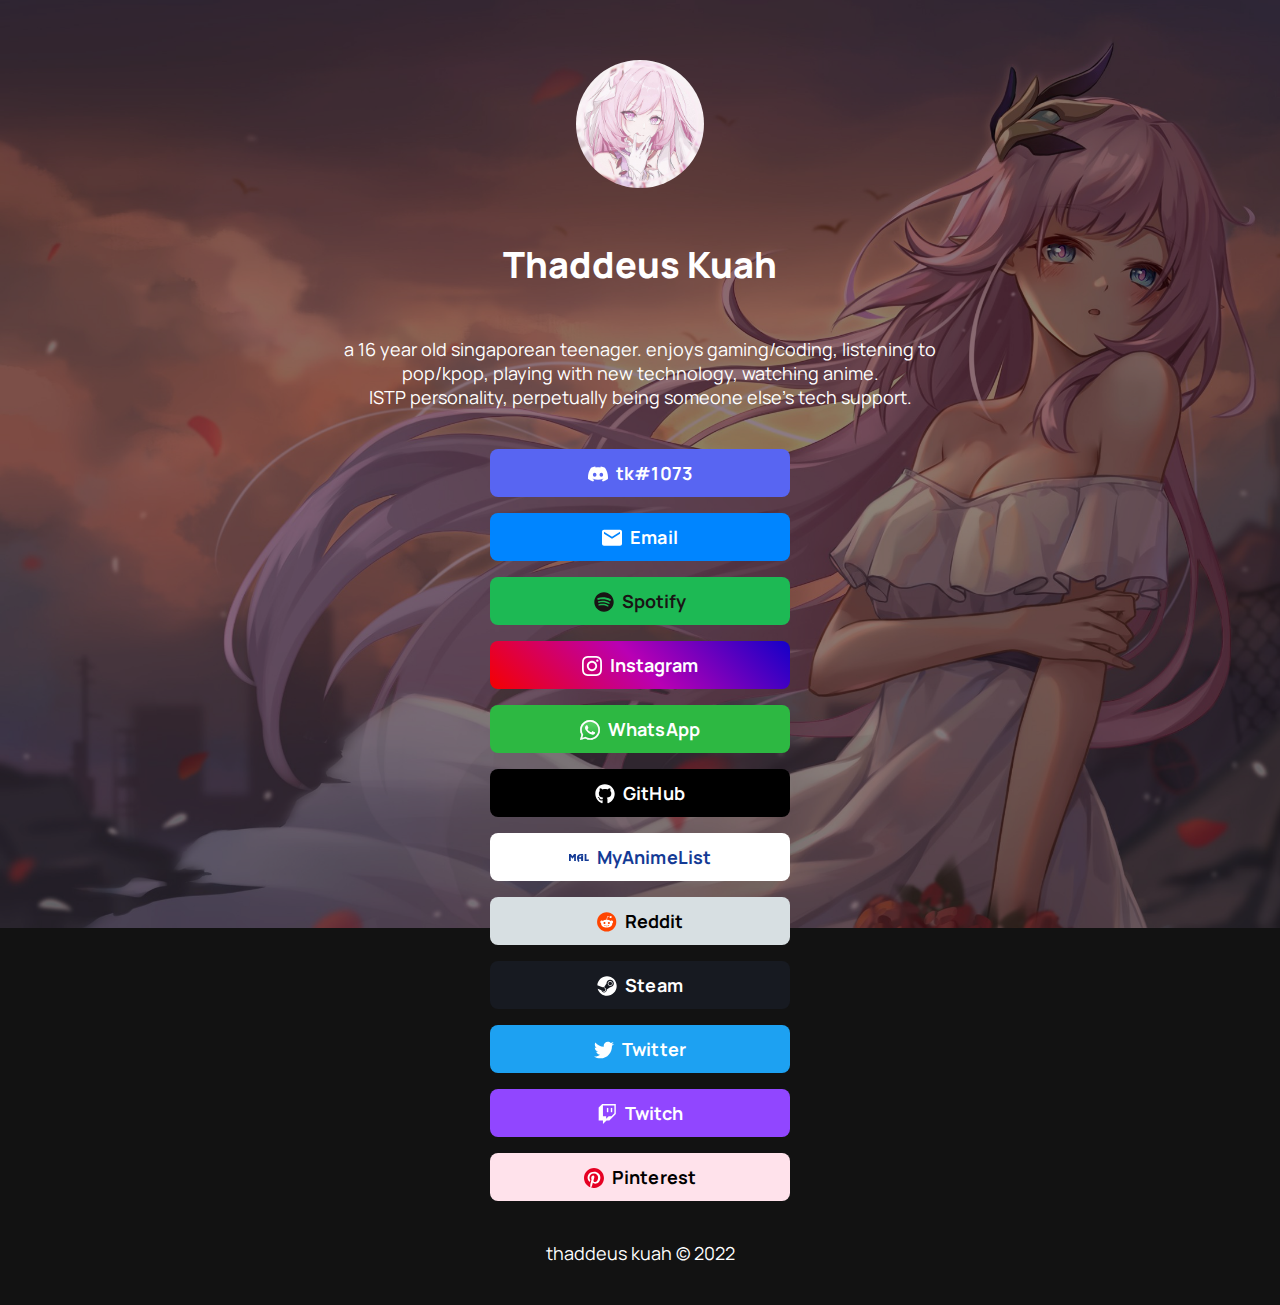
==== index.html @ c348a481 "Adding to GitHub" ====
<!DOCTYPE html>
<html lang="en">
    <head>
        <!-- Page information -->
        <meta charset="UTF-8">
        <title>Thaddeus Kuah</title>
        <meta name="description" content="a 16 year old singaporean teenager. enjoys gaming/coding, listening to pop/kpop, playing with new technology, watching anime. ISTP personality, perpetually being someone else's tech support.">
        <meta name="author" content="thaddeus kuah">
        <!-- Mobile specific -->
        <meta name="viewport" content="width=device-width, initial-scale=1">
        <!-- Font -->
        <link href="https://fonts.googleapis.com/css?family=Manrope:400,600,700,800&display=swap" rel="stylesheet">
        <!-- CSS -->
        <link rel="stylesheet" href="css/styles.css">
        <link rel="stylesheet" href="css/normalize.css">
        <link rel="stylesheet" href="css/brands.css">
        <!-- Favicon -->
        <link rel="icon" type="image/png" href="assets/favicon.png">
    </head>
    <body>
        <div class="container">
            <div class="row">
                <div class="column" style="margin-top: 10%">
                    <!-- Avatar -->
                    <img src="assets/avatar.jpg" class="avatar" alt="profile picture">
                    <h1>Thaddeus Kuah</h1>
                    <p>
                        a 16 year old singaporean teenager. enjoys gaming/coding, listening to pop/kpop, playing with new technology, watching anime.<br>
                        ISTP personality, perpetually being someone else's tech support.
                    </p>
                    <!-- Links -->
                    <a class="button button-discord" href="https://discord.gg/8ZxsPYwgJ9" target="_blank" rel="noopener">
                        <img class="icon" src="assets/icons/discord.svg" alt="Discord Logo">tk#1073
                    </a>
                    <br>
                    <a class="button button-default" href="mailto:tk@tkkr.one" target="_blank" rel="noopener">
                        <img class="icon" src="assets/icons/email.svg" alt="Email Logo">Email
                    </a>
                    <br>
                    <a class="button button-spotify" href="https://open.spotify.com/user/thaddeuskuah" target="_blank" rel="noopener">
                        <img class="icon" src="assets/icons/spotify.svg" alt="Spotify Logo">Spotify
                    </a>
                    <br>
                    <a class="button button-instagram" href="https://www.instagram.com/tk.kr_/" target="_blank" rel="noopener">
                        <img class="icon" src="assets/icons/instagram.svg" alt="Instagram Logo">Instagram
                    </a>
                    <br>
                    <a class="button button-whatsapp" href="https://wa.me/6588898690" target="_blank" rel="noopener">
                        <img class="icon" src="assets/icons/whatsapp.svg" alt="WhatsApp Logo">WhatsApp
                    </a>
                    <br>
                    <a class="button button-github" href="https://github.com/thaddeuskkr" target="_blank" rel="noopener">
                        <img class="icon" src="assets/icons/github.svg" alt="GitHub Logo">GitHub
                    </a>
                    <br>
                    <a class="button button-myAnimeList" href="https://myanimelist.net/animelist/tkkr" target="_blank" rel="noopener">
                        <img class="icon" src="assets/icons/myanimelist.svg" alt="MyAnimeList Logo">MyAnimeList
                    </a>
                    <br>
                    <a class="button button-reddit" href="https://www.reddit.com/user/ThaddeusKKR" target="_blank" rel="noopener">
                        <img class="icon" src="assets/icons/reddit.svg" alt="Reddit Logo">Reddit
                    </a>
                    <br>
                    <a class="button button-steam" href="https://steamcommunity.com/id/thaddeuskkr/" target="_blank" rel="noopener">
                        <img class="icon" src="assets/icons/steam.svg" alt="Steam Logo">Steam
                    </a>
                    <br>
                    <a class="button button-twit" href="https://twitter.com/thaddeuskkr" target="_blank" rel="noopener">
                        <img class="icon" src="assets/icons/twitter.svg" alt="Twitter Logo">Twitter
                    </a>
                    <br>
                    <a class="button button-twitch" href="https://www.twitch.tv/thaddeuskkr" target="_blank" rel="noopener">
                        <img class="icon" src="assets/icons/twitch.svg" alt="Twitch Logo">Twitch
                    </a>
                    <br>
                    <a class="button button-pinterest" href="https://www.pinterest.com/thaddeuskkr/" target="_blank" rel="noopener">
                        <img class="icon" src="assets/icons/pinterest.svg" alt="Pinterest Logo">Pinterest
                    </a>
                    <br>
                    <br>
                    <!-- Footer -->
                    <p>thaddeus kuah © 2022</p>
                </div>
            </div>
        </div>
    </body>
</html>
---- css/styles.css ----
/* Table of contents
––––––––––––––––––––––––––––––––––––––––––––––––––
- Grid
- Base Styles
- Typography
- Links
- Code
- Spacing
- Utilities
*/

/* Grid
–––––––––––––––––––––––––––––––––––––––––––––––––– */
.container {
    position: relative;
    width: 100%;
    max-width: 600px;
    text-align: center;
    margin: 0 auto;
    padding: 0 20px;
    box-sizing: border-box;
  }
  .container-left {
    position: relative;
    width: 100%;
    max-width: 600px;
    text-align: left;
    margin: 0 auto;
    padding: 0 20px;
    box-sizing: border-box;
  }
  .column {
    position: center;
    width: 100%;
    float: center;
    box-sizing: border-box;
  }
  
  /* For devices larger than 400px */
  @media (min-width: 400px) {
    .container {
      width: 85%;
      padding: 0;
    }
  }
  
  /* For devices larger than 550px */
  @media (min-width: 550px) {
    .container {
      width: 80%;
    }
    .column,
    .columns {
      margin-left: 0;
    }
    .column:first-child,
    .columns:first-child {
      margin-left: 0;
    }
  }
  
  /* Base Styles
  –––––––––––––––––––––––––––––––––––––––––––––––––– */
  /* NOTE
  html is set to 62.5% so that all the REM measurements throughout Skeleton
  are based on 10px sizing. So basically 1.5rem = 15px :) */
  
  html {
    font-size: 100%;
    background: url(/assets/background.png) no-repeat center center fixed;
    -webkit-background-size: cover;
    -moz-background-size: cover;
    -o-background-size: cover;
    background-size: cover;
    color-scheme: dark; /* options: "light" / "dark" / "light dark" (automatically switches based on browser theme) */
  }
  body {
    font-size: 18px;
    line-height: 24px;
    font-weight: 400;
    font-family: "Manrope", sans-serif;
  }
  
  /* Typography
  –––––––––––––––––––––––––––––––––––––––––––––––––– */
  h1 {
    margin-top: 0;
    margin-bottom: 16px;
    font-weight: 800;
  }
  h1 {
    font-size: 24px;
    line-height: 64px;
    letter-spacing: 0;
  }
  
  /* Larger than phablet */
  @media (min-width: 550px) {
    h1 {
      font-size: 48px;
      line-height: 96px;
    }
  }
  
  p {
    margin-top: 0;
  }
  
  /* Links
  –––––––––––––––––––––––––––––––––––––––––––––––––– */
  a {
    color: #0085ff;
  }
  a:hover {
    color: #0085ff;
  }
  
  /* Code
  –––––––––––––––––––––––––––––––––––––––––––––––––– */
  code {
    padding: 0.2rem 0.5rem;
    margin: 0 0.2rem;
    font-size: 90%;
    white-space: nowrap;
    background: #f1f1f1;
    border: 1px solid #e1e1e1;
    border-radius: 4px;
  }
  pre > code {
    display: block;
    padding: 1rem 1.5rem;
    white-space: pre;
  }
  
  /* Spacing
  –––––––––––––––––––––––––––––––––––––––––––––––––– */
  button,
  .button {
    margin-bottom: 1rem;
  }
  input,
  textarea,
  select,
  fieldset {
    margin-bottom: 1.5rem;
  }
  pre,
  blockquote,
  dl,
  figure,
  p,
  ol {
    margin-bottom: 2.5rem;
  }
  
  /* Utilities
  –––––––––––––––––––––––––––––––––––––––––––––––––– */
  .u-full-width {
    width: 100%;
    box-sizing: border-box;
  }
  .u-max-full-width {
    max-width: 100%;
    box-sizing: border-box;
  }
  .u-pull-right {
    float: right;
  }
  .u-pull-left {
    float: left;
  }
  
  /* Misc
  –––––––––––––––––––––––––––––––––––––––––––––––––– */
  hr {
    margin-top: 3rem;
    margin-bottom: 3.5rem;
    border-width: 0;
    border-top: 1px solid #e1e1e1;
  }
  /* Radius values:
  10%-40%: Squircles
  50% (default): True circle
  */
  .avatar {
    width: 128px;
    height: 128px;
    object-fit: cover;
    background-position: center;
    border-radius: 50%;
  }
---- css/brands.css ----
/*
* littlelink.io
* Skeleton V2.0.4
* Copyright 2014, Dave Gamache
* www.getskeleton.com
* Free to use under the MIT license.
* http://www.opensource.org/licenses/mit-license.php
* 12/29/2014
*/

/*
* Built using on:
* Skeleton V2.0.4
* Copyright 2014, Dave Gamache
* www.getskeleton.com
* Free to use under the MIT license.
* http://www.opensource.org/licenses/mit-license.php
* 12/29/2014
*/

/* Table of contents
––––––––––––––––––––––––––––––––––––––––––––––––––

- Buttons
- Brand Styles

*/

/* Buttons
–––––––––––––––––––––––––––––––––––––––––––––––––– */

.button,
button {
  display: inline-block;
  text-decoration: none;
  height: 48px;
  text-align: center;
  vertical-align: middle;
  font-size: 18px;
  width: 300px;
  font-weight: 700;
  line-height: 48px;
  letter-spacing: 0.1px;
  white-space: wrap;
  border-radius: 8px;
  cursor: pointer;
}
button:hover,
.button:focus {
  color: #333;
  border-color: #888;
  outline: 0;
}
.button.button-primary {
  color: #fff;
  filter: brightness(90%);
}
.button.button-primary:hover,
.button.button-primary:focus {
  color: #fff;
  filter: brightness(90%);
}

/* Brand Icons
–––––––––––––––––––––––––––––––––––––––––––––––––– */

.icon {
  padding: 0px 8px 3.5px 0px;
  vertical-align: middle;
  width: 20px;
  height: 20px;
}

/* Brand Styles
–––––––––––––––––––––––––––––––––––––––––––––––––– */

/* Default (this is great for your own brand color!) */
.button.button-default {
  color: #ffffff;
  background-color: #0085ff;
}
.button.button-default:hover,
.button.button-default:focus {
  filter: brightness(90%);
}

/* Amazon */
.button.button-amazon {
  color: #000000;
  background-color: #ffffff;
}
.button.button-amazon:hover,
.button.button-amazon:focus {
  filter: brightness(90%);
}

/* Apple App Store */
.button.button-appstore {
  color: #ffffff;
  background-color: #000000;
}
.button.button-appstore:hover,
.button.button-appstore:focus {
  filter: brightness(90%);
}

/* Bandcamp */
.button.button-bandcamp {
  color: #ffffff;
  background-color: #1d9fc3;
}
.button.button-bandcamp:hover,
.button.button-bandcamp:focus {
  filter: brightness(90%);
}

/* Buy Me a Coffee */
.button.button-coffee {
  color: #100a26;
  background-color: #ffdd00;
}
.button.button-coffee:hover,
.button.button-coffee:focus {
  filter: brightness(90%);
}

/* Ko-fi */
.button.button-ko-fi {
  color: #ffffff;
  background-color: #13C3FF;
}
.button.button-ko-fi:hover,
.button.button-ko-fi:focus {
  filter: brightness(90%);
}

/* Cash App */
.button.button-cashapp {
  color: #ffffff;
  background-image: linear-gradient(to bottom, #00d64b, #00c244);
}
.button.button-cashapp:hover,
.button.button-cashapp:focus {
  filter: brightness(90%);
}

/* dev.to */
.button.button-dev-to {
  color: #000000;
  background-color: #f5f5f5;
}
.button.button-dev-to:hover,
.button.button-dev-to:focus {
  filter: brightness(90%);
}

/* Discord */
.button.button-discord {
  color: #ffffff;
  background-color: #5865f2;
}
.button.button-discord:hover,
.button.button-discord:focus {
  filter: brightness(90%);
}

/* Etsy */
.button.button-etsy {
  color: #ffffff;
  background-color: #F45800;
}
.button.button-etsy:hover,
.button.button-etsy:focus {
  filter: brightness(90%);
}

/* Redbubble */
.button.button-redbubble {
  color: #e41321;
  border-style: solid;
  border-color: #e41321;
  border-width: 2px;
  background-color: #ffffff;
}
.button.button-redbubble:hover,
.button.button-redbubble:focus {
  filter: brightness(90%);
}

/* Facebook */
.button.button-faceb {
  color: #ffffff;
  background-color: #1877f2;
}
.button.button-faceb:hover,
.button.button-faceb:focus {
  filter: brightness(90%);
}

/* Facebook Messenger */
.button.button-messenger {
  color: #ffffff;
  background-image: linear-gradient(
    25deg,
    #0099ff,
    #5f5dff,
    #a033ff,
    #c740cc,
    #ff5280,
    #ff7061
  );
}
.button.button-messenger:hover,
.button.button-messenger:focus {
  filter: brightness(90%);
}

/* Figma */
.button.button-figma {
  color: #ffffff;
  background-color: #000000;
}
.button.button-figma:hover,
.button.button-figma:focus {
  filter: brightness(90%);
}

/* Flickr */
.button.button-flickr {
  color: #ffffff;
  background-color: #000000;
}
.button.button-flickr:hover,
.button.button-flickr:focus {
  filter: brightness(90%);
}

/* Github */
.button.button-github {
  color: #ffffff;
  background-color: #000000;
}
.button.button-github:hover,
.button.button-github:focus {
  filter: brightness(90%);
}

/* Gitlab */
.button.button-gitlab {
  color: #ffffff;
  background-color: #6151b2;
}
.button.button-gitlab:hover,
.button.button-gitlab:focus {
  filter: brightness(90%);
}

/* Goodreads */
.button.button-goodreads {
  color: #333333;
  background-color: #f3f1e6;
}
.button.button-goodreads:hover,
.button.button-goodreads:focus {
  filter: brightness(90%);
}

/* Google Play Store */
.button.button-playstore {
  color: #FFFFFF;
  background-color: #000000;
}
.button.button-playstore:hover,
.button.button-playstore:focus {
  filter: brightness(90%);
}

/* Instagram */
.button.button-instagram {
  color: #ffffff;
  background-image: linear-gradient(-135deg, #1400c8, #b900b4, #f50000);
}
.button.button-instagram:hover,
.button.button-instagram:focus {
  filter: brightness(90%);
}

/* kickstarter */
.button.button-kickstarter {
  color: #ffffff;
  background-color: #05ce78;
}
.button.button-kickstarter:hover,
.button.button-kickstarter:focus {
  filter: brightness(90%);
}

/* Kit */
.button.button-kit {
  color: #ffffff;
  background-color: #000000;
}
.button.button-kit:hover,
.button.button-kit:focus {
  filter: brightness(90%);
}

/* LinkedIn */
.button.button-linked {
  color: #ffffff;
  background-color: #2867b2;
}
.button.button-linked:hover,
.button.button-linked:focus {
  filter: brightness(90%);
}

/* Mastodon */
.button.button-mastodon {
  color: #ffffff;
  background-color: #17063B;
}
.button.button-mastodon:hover,
.button.button-mastodon:focus {
  filter: brightness(90%);
}

/* Medium */
.button.button-medium {
  color: #ffffff;
  background-color: #000000;
}
.button.button-medium:hover,
.button.button-medium:focus {
  filter: brightness(90%);
}

/* Notion */
.button.button-notion {
  color: #000000;
  border-style: solid;
  border-color: #000000;
  border-width: 2px;
  background-color: #ffffff;
}
.button.button-notion:hover,
.button.button-notion:focus {
  filter: brightness(90%);
}

/* OnlyFans */
.button.button-onlyfans {
  color: #ffffff;
  background-color: #00AEEF;
}
.button.button-onlyfans:hover,
.button.button-onlyfans:focus {
  filter: brightness(90%);
}

/* Patreon */
.button.button-patreon {
  color: #ffffff;
  background-color: #ff424d;
}
.button.button-patreon:hover,
.button.button-patreon:focus {
  filter: brightness(90%);
}

/* PayPal */
.button.button-paypal {
  color: #ffffff;
  background-color: #003087;
}
.button.button-paypal:hover,
.button.button-paypal:focus {
  filter: brightness(90%);
}

/* Pinterest */
.button.button-pinterest {
  color: #000000;
  background-color: #ffe2eb;
}
.button.button-pinterest:hover,
.button.button-pinterest:focus {
  filter: brightness(90%);
}

/* Producthunt */
.button.button-producthunt {
  color: #da552f;
  border-style: solid;
  border-color: #da552f;
  border-width: 2px;
  background-color: #ffffff;
}
.button.button-producthunt:hover,
.button.button-producthunt:focus {
  filter: brightness(90%);
}

/* Reddit */
.button.button-reddit {
  color: #000000;
  background-color: #d7dfe2;
}
.button.button-reddit:hover,
.button.button-reddit:focus {
  filter: brightness(90%);
}

/* Signal */
.button.button-signal {
  color: #ffffff;
  background-color: #3a76f0;
}
.button.button-signal:hover,
.button.button-signal:focus {
  filter: brightness(90%);
}

/* Skoob */
.button.button-skoob {
  color: #ffffff;
  background-color: #3189c8;
}
.button.button-skoob:hover,
.button.button-skoob:focus {
  filter: brightness(90%);
}

/* Snapchat */
.button.button-snapchat {
  color: #000000;
  background-color: #fffc00;
}
.button.button-snapchat:hover,
.button.button-snapchat:focus {
  filter: brightness(90%);
}

/* SoundCloud */
.button.button-soundcloud {
  color: #ffffff;
  background-color: #ff5500;
}
.button.button-soundcloud:hover,
.button.button-soundcloud:focus {
  filter: brightness(90%);
}

/* Spotify */
.button.button-spotify {
  color: #191414;
  background-color: #1db954;
}
.button.button-spotify:hover,
.button.button-spotify:focus {
  filter: brightness(90%);
}

/* Steam */
.button.button-steam {
  color: #ffffff;
  background-color: #171a21;
}
.button.button-steam:hover,
.button.button-steam:focus {
  filter: brightness(90%);
}

/* Strava */
.button.button-strava {
  color: #ffffff;
  background-color: #fc5200;
}
.button.button-strava:hover,
.button.button-strava:focus {
  filter: brightness(90%);
}

/* Telegram */
.button.button-telegram {
  color: #ffffff;
  background-color: #3faee8;
}
.button.button-telegram:hover,
.button.button-telegram:focus {
  filter: brightness(90%);
}

/* Threema */
.button.button-threema {
  color: #000000;
  background-color: #3fe669;
}
.button.button-threema:hover,
.button.button-threema:focus {
  filter: brightness(90%);
}

/* TikTok */
.button.button-tiktok {
  color: #ffffff;
  background-color: #000000;
}
.button.button-tiktok:hover,
.button.button-tiktok:focus {
  filter: brightness(90%);
}

/* Trello */
.button.button-trello {
  color: #ffffff;
  background-color: #0065ff;
}
.button.button-trello:hover,
.button.button-trello:focus {
  filter: brightness(90%);
}

/* Tumblr */
.button.button-tumb {
  color: #ffffff;
  background-color: #131313;
}
.button.button-tumb:hover,
.button.button-tumb:focus {
  filter: brightness(90%);
}

/* Twitch */
.button.button-twitch {
  color: #ffffff;
  background-color: #9146ff;
}
.button.button-twitch:hover,
.button.button-twitch:focus {
  filter: brightness(90%);
}

/* Twitter */
.button.button-twit {
  color: #ffffff;
  background-color: #1da1f2;
}
.button.button-twit:hover,
.button.button-twit:focus {
  filter: brightness(90%);
}

/* Venmo */
.button.button-venmo {
  color: #ffffff;
  background-color: #008CFF;
}
.button.button-venmo:hover,
.button.button-venmo:focus {
  filter: brightness(90%);
}

/* Untappd */
.button.button-untappd {
  color: #ffffff;
  background-color: #ffc000;
}
.button.button-untappd:hover,
.button.button-untappd:focus {
  filter: brightness(90%);
}

/* Vimeo */
.button.button-vimeo {
  color: #ffffff;
  background-color: #1ab7ea;
}
.button.button-vimeo:hover,
.button.button-vimeo:focus {
  filter: brightness(90%);
}

/* VRChat */
.button.button-vrchat {
  color: #000000;
  background-color: #ffffff;
  border: 2px solid black;
}
.button.button-vrchat:hover,
.button.button-vrchat:focus {
  filter: brightness(90%);
}

/* Website */
.button.button-web {
  color: #ffffff;
  background-color: #000000;
}
.button.button-web:hover,
.button.button-web:focus {
  filter: brightness(90%);
}

/* WhatsApp */
.button.button-whatsapp {
  color: #ffffff;
  background-color: #2db842;
}
.button.button-whatsapp:hover,
.button.button-whatsapp:focus {
  filter: brightness(90%);
}

/* Wordpress */
.button.button-wordpress {
  color: #ffffff;
  background-color: #21759b;
}
.button.button-wordpress:hover,
.button.button-wordpress:focus {
  filter: brightness(90%);
}

/* Xing */
.button.button-xing {
  color: #ffffff;
  background-color: #026466;
}
.button.button-xing:hover,
.button.button-xing:focus {
  filter: brightness(90%);
}

/* YouTube */
.button.button-yt {
  color: #ffffff;
  background-color: #000000;
}
.button.button-yt:hover,
.button.button-yt:focus {
  filter: brightness(90%);
}

/* Letterboxd */
.button.button-letterboxd {
  color: #ffffff;
  background-color: #2c3440;
}
.button.button-letterboxd:hover,
.button.button-letterboxd:focus {
  filter: brightness(90%);
}

/* hashnode */
.button.button-hashnode {
  color: #323335;
  background-color: #ffffff;
}
.button.button-hashnode:hover,
.button.button-hashnode:focus {
  filter: brightness(90%);
}

/* MyAnimeList */
.button.button-myAnimeList {
  color: #133a95;
  background-color: #ffffff
}
.button.button-myAnimeList:hover,
.button.button-myAnimeList:focus {
  filter: brightness(90%);
}
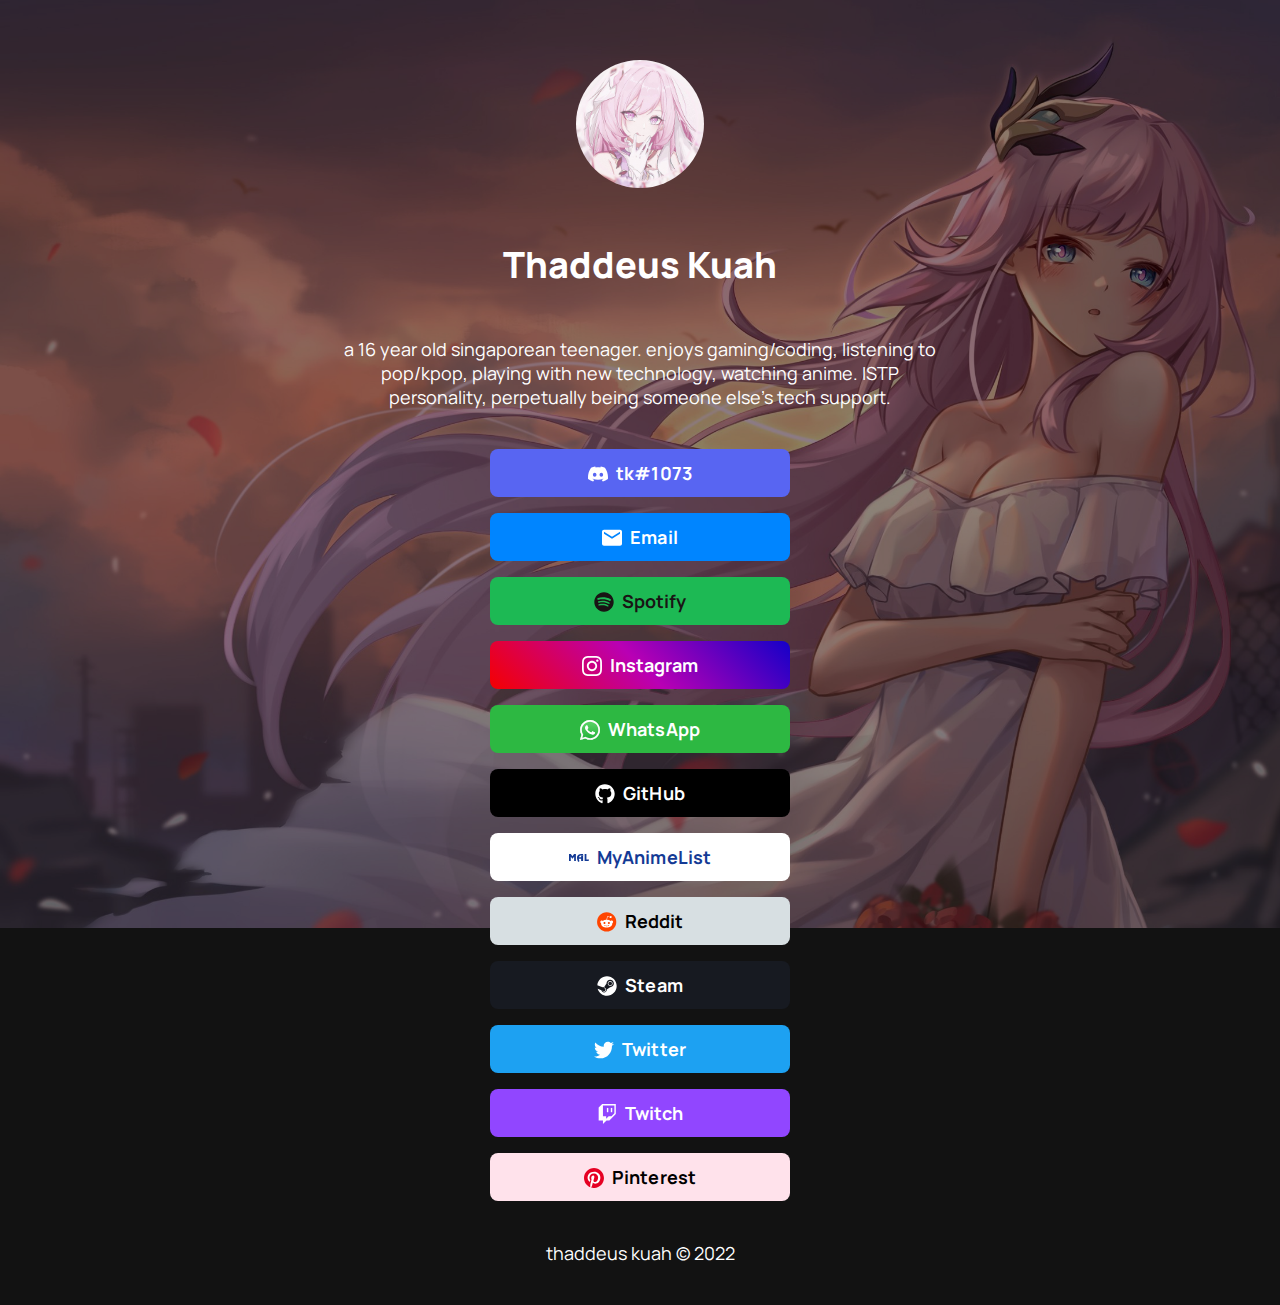
==== commit 113b1957: "Remove unneccessary break in bio" ====
--- a/index.html
+++ b/index.html
@@ -25,8 +25,7 @@
                     <img src="assets/avatar.jpg" class="avatar" alt="profile picture">
                     <h1>Thaddeus Kuah</h1>
                     <p>
-                        a 16 year old singaporean teenager. enjoys gaming/coding, listening to pop/kpop, playing with new technology, watching anime.<br>
-                        ISTP personality, perpetually being someone else's tech support.
+                        a 16 year old singaporean teenager. enjoys gaming/coding, listening to pop/kpop, playing with new technology, watching anime. ISTP personality, perpetually being someone else's tech support.
                     </p>
                     <!-- Links -->
                     <a class="button button-discord" href="https://discord.gg/8ZxsPYwgJ9" target="_blank" rel="noopener">
--- a/css/styles.css
+++ b/css/styles.css
@@ -67,7 +67,7 @@
   
   html {
     font-size: 100%;
-    background: url(/assets/background.png) no-repeat center center fixed;
+    background: url(/assets/background.png) no-repeat right center fixed;
     -webkit-background-size: cover;
     -moz-background-size: cover;
     -o-background-size: cover;
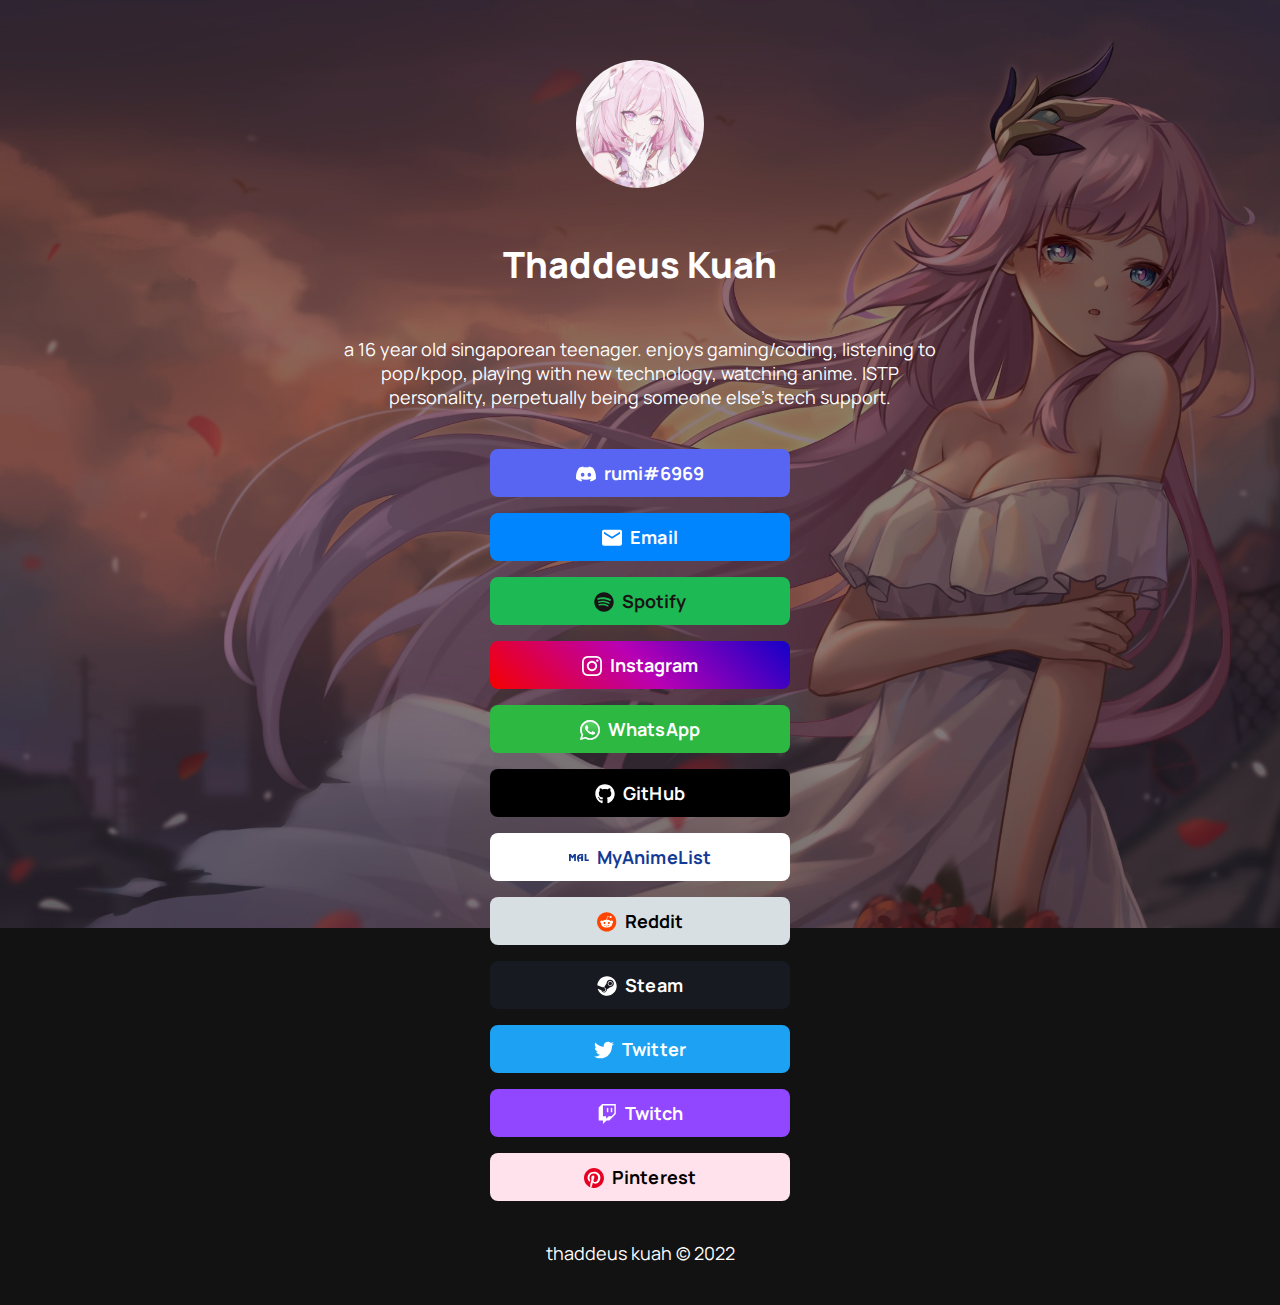
==== commit 0a054a86: "update my discord @" ====
--- a/index.html
+++ b/index.html
@@ -29,7 +29,7 @@
                     </p>
                     <!-- Links -->
                     <a class="button button-discord" href="https://discord.gg/8ZxsPYwgJ9" target="_blank" rel="noopener">
-                        <img class="icon" src="assets/icons/discord.svg" alt="Discord Logo">tk#1073
+                        <img class="icon" src="assets/icons/discord.svg" alt="Discord Logo">rumi#6969
                     </a>
                     <br>
                     <a class="button button-default" href="mailto:tk@tkkr.one" target="_blank" rel="noopener">
--- a/css/styles.css
+++ b/css/styles.css
@@ -67,11 +67,11 @@
   
   html {
     font-size: 100%;
-    background: url(/assets/background.png) no-repeat right center fixed;
+    background: url(/assets/background.png) no-repeat center right fixed;
+    background-size: cover;
     -webkit-background-size: cover;
     -moz-background-size: cover;
     -o-background-size: cover;
-    background-size: cover;
     color-scheme: dark; /* options: "light" / "dark" / "light dark" (automatically switches based on browser theme) */
   }
   body {
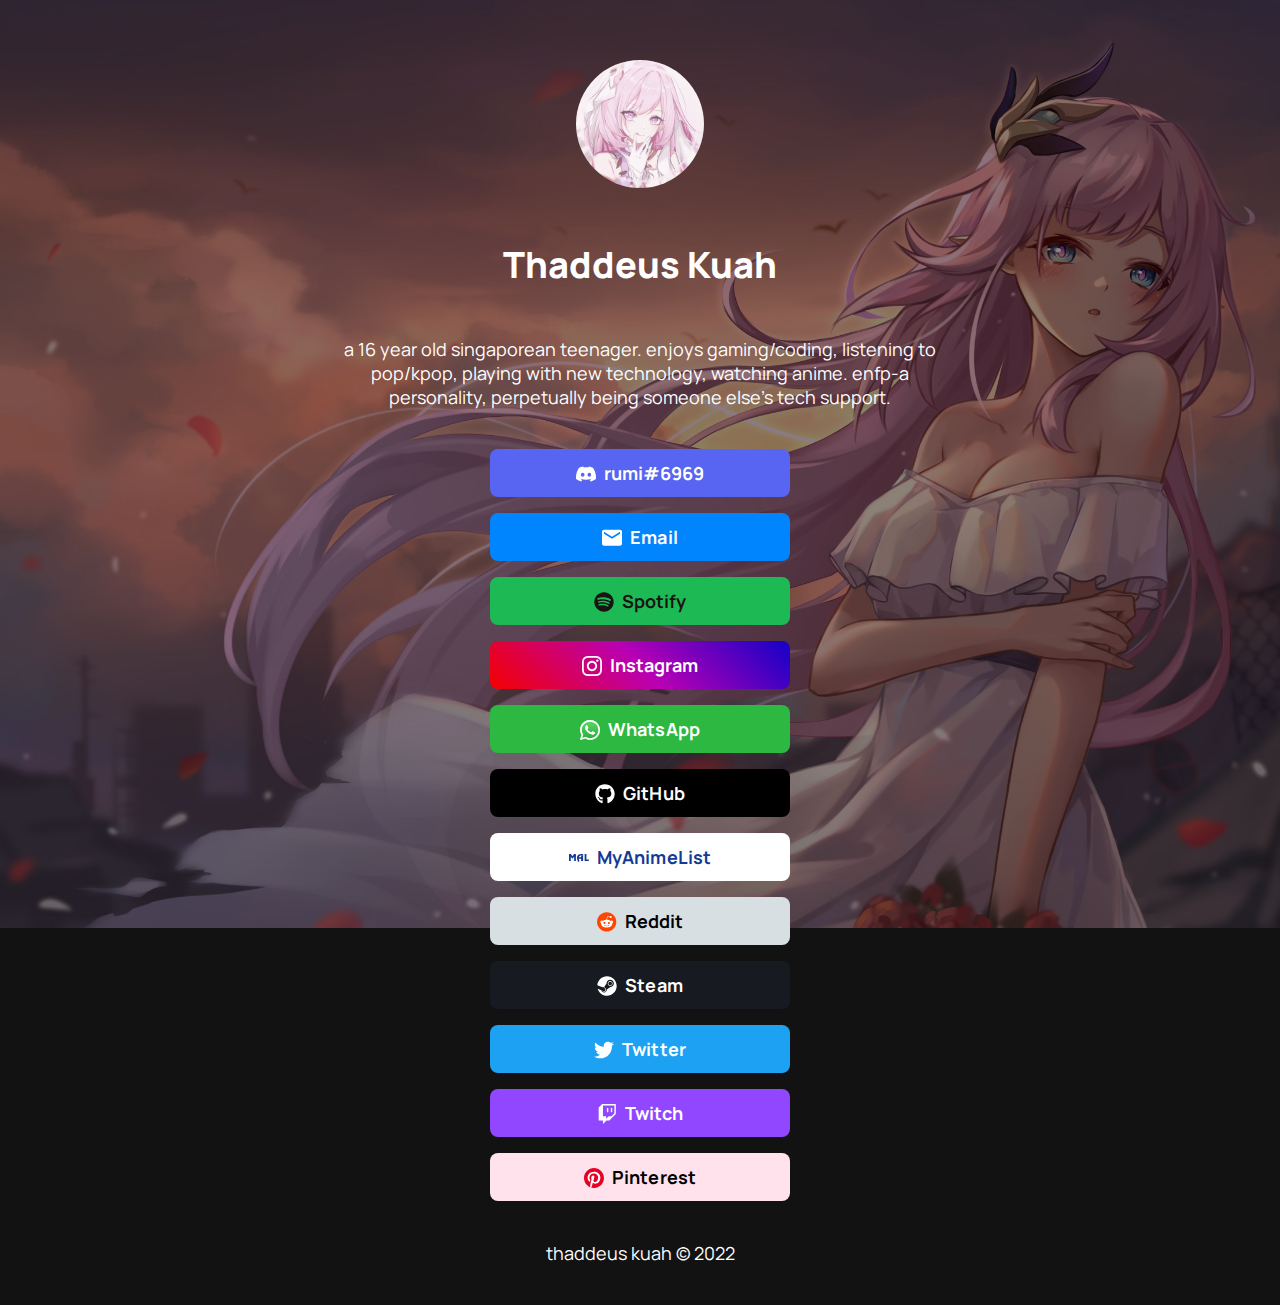
==== commit eb1450f9: "forgot something :D" ====
--- a/index.html
+++ b/index.html
@@ -4,7 +4,7 @@
         <!-- Page information -->
         <meta charset="UTF-8">
         <title>Thaddeus Kuah</title>
-        <meta name="description" content="a 16 year old singaporean teenager. enjoys gaming/coding, listening to pop/kpop, playing with new technology, watching anime. ISTP personality, perpetually being someone else's tech support.">
+        <meta name="description" content="a 16 year old singaporean teenager. enjoys gaming/coding, listening to pop/kpop, playing with new technology, watching anime. enfp-a personality, perpetually being someone else's tech support.">
         <meta name="author" content="thaddeus kuah">
         <!-- Mobile specific -->
         <meta name="viewport" content="width=device-width, initial-scale=1">
@@ -25,7 +25,7 @@
                     <img src="assets/avatar.jpg" class="avatar" alt="profile picture">
                     <h1>Thaddeus Kuah</h1>
                     <p>
-                        a 16 year old singaporean teenager. enjoys gaming/coding, listening to pop/kpop, playing with new technology, watching anime. ISTP personality, perpetually being someone else's tech support.
+                        a 16 year old singaporean teenager. enjoys gaming/coding, listening to pop/kpop, playing with new technology, watching anime. enfp-a personality, perpetually being someone else's tech support.
                     </p>
                     <!-- Links -->
                     <a class="button button-discord" href="https://discord.gg/8ZxsPYwgJ9" target="_blank" rel="noopener">
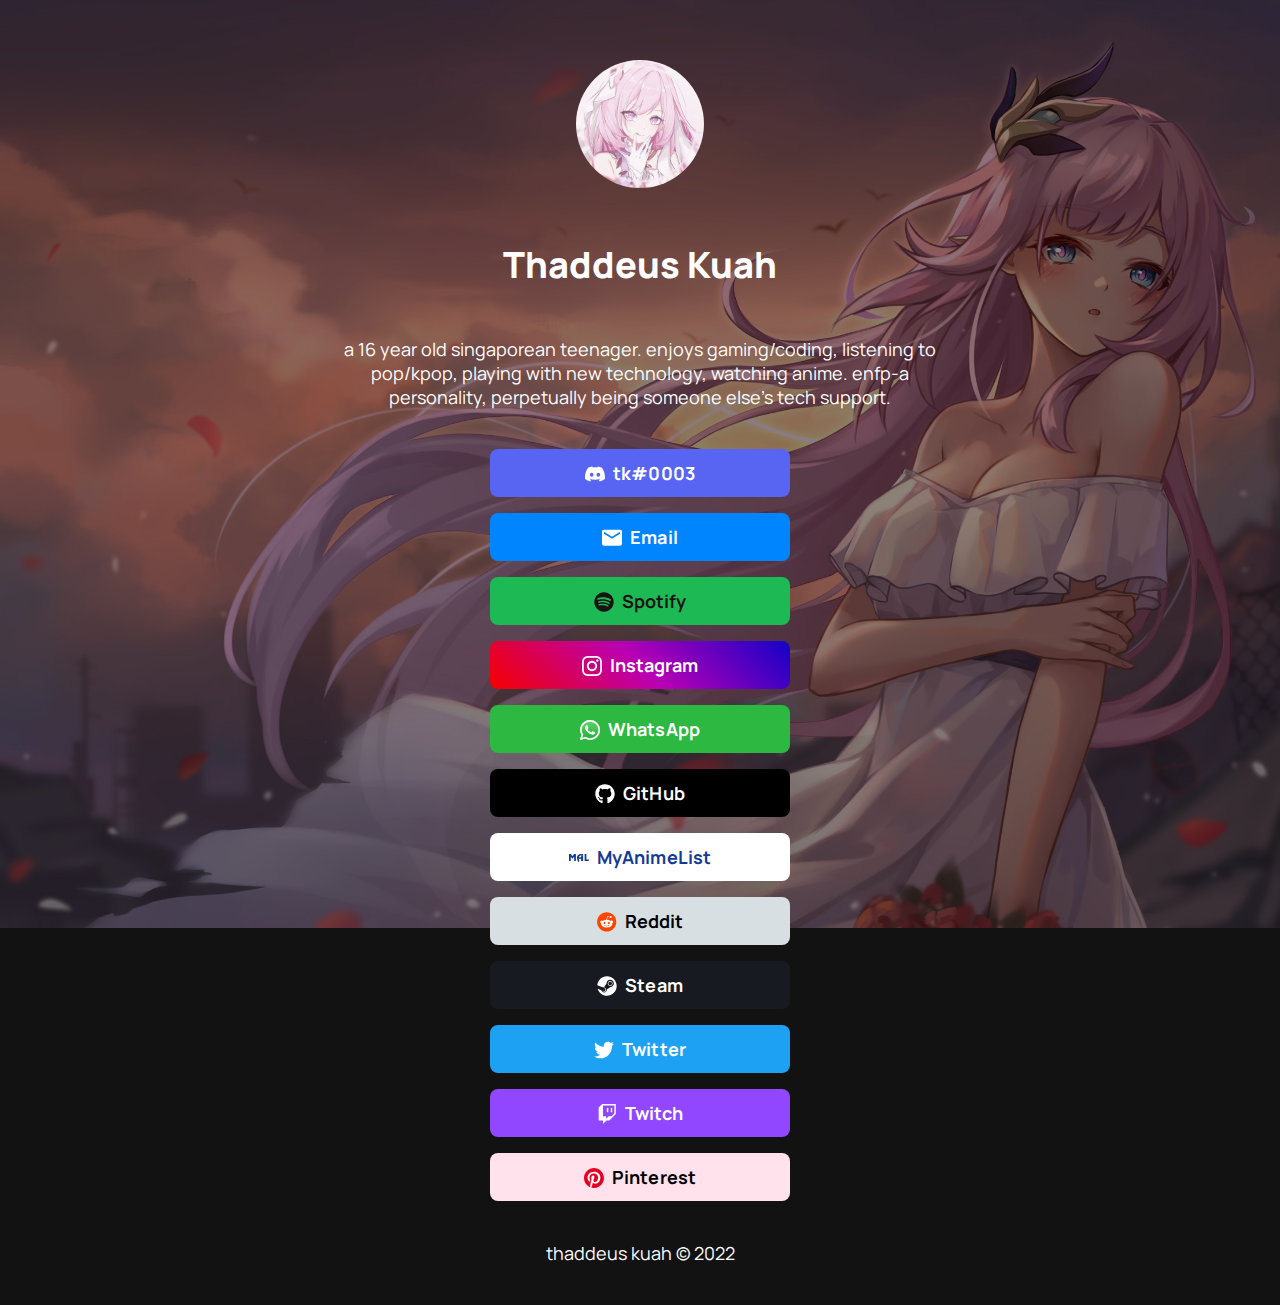
==== commit fc5c7aba: "Update index.html" ====
--- a/index.html
+++ b/index.html
@@ -29,7 +29,7 @@
                     </p>
                     <!-- Links -->
                     <a class="button button-discord" href="https://discord.gg/8ZxsPYwgJ9" target="_blank" rel="noopener">
-                        <img class="icon" src="assets/icons/discord.svg" alt="Discord Logo">rumi#6969
+                        <img class="icon" src="assets/icons/discord.svg" alt="Discord Logo">tk#0003
                     </a>
                     <br>
                     <a class="button button-default" href="mailto:tk@tkkr.one" target="_blank" rel="noopener">
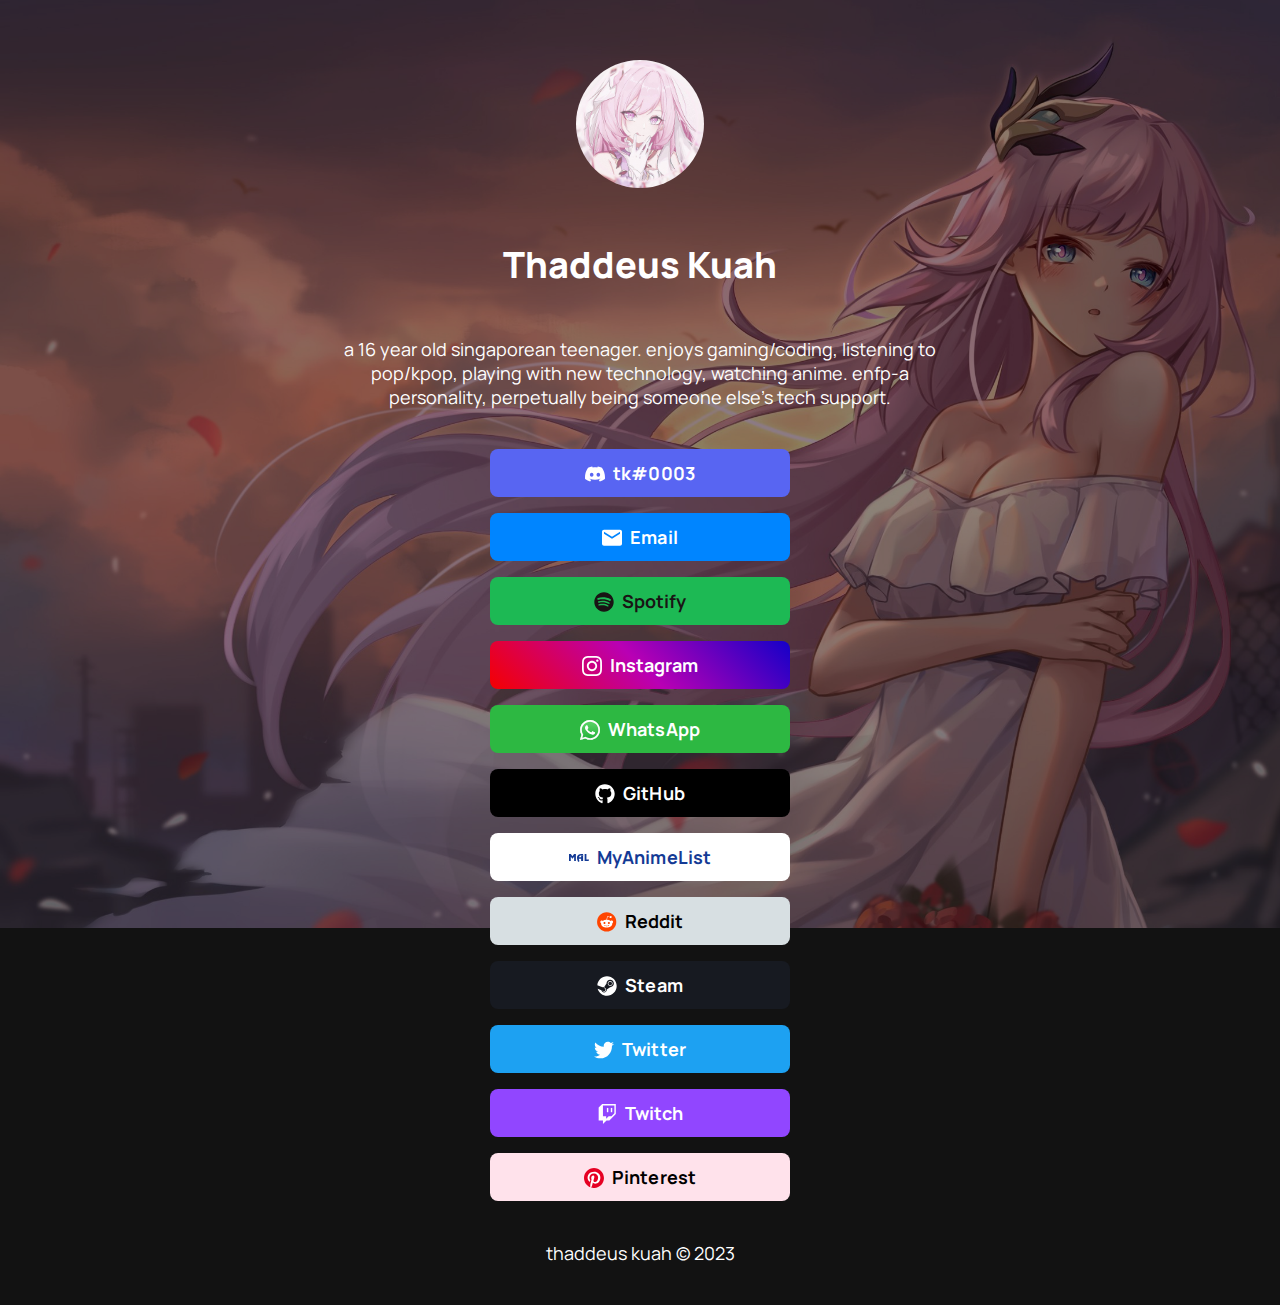
==== commit 5749fea1: "nyear" ====
--- a/index.html
+++ b/index.html
@@ -78,7 +78,7 @@
                     <br>
                     <br>
                     <!-- Footer -->
-                    <p>thaddeus kuah © 2022</p>
+                    <p>thaddeus kuah © 2023</p>
                 </div>
             </div>
         </div>
